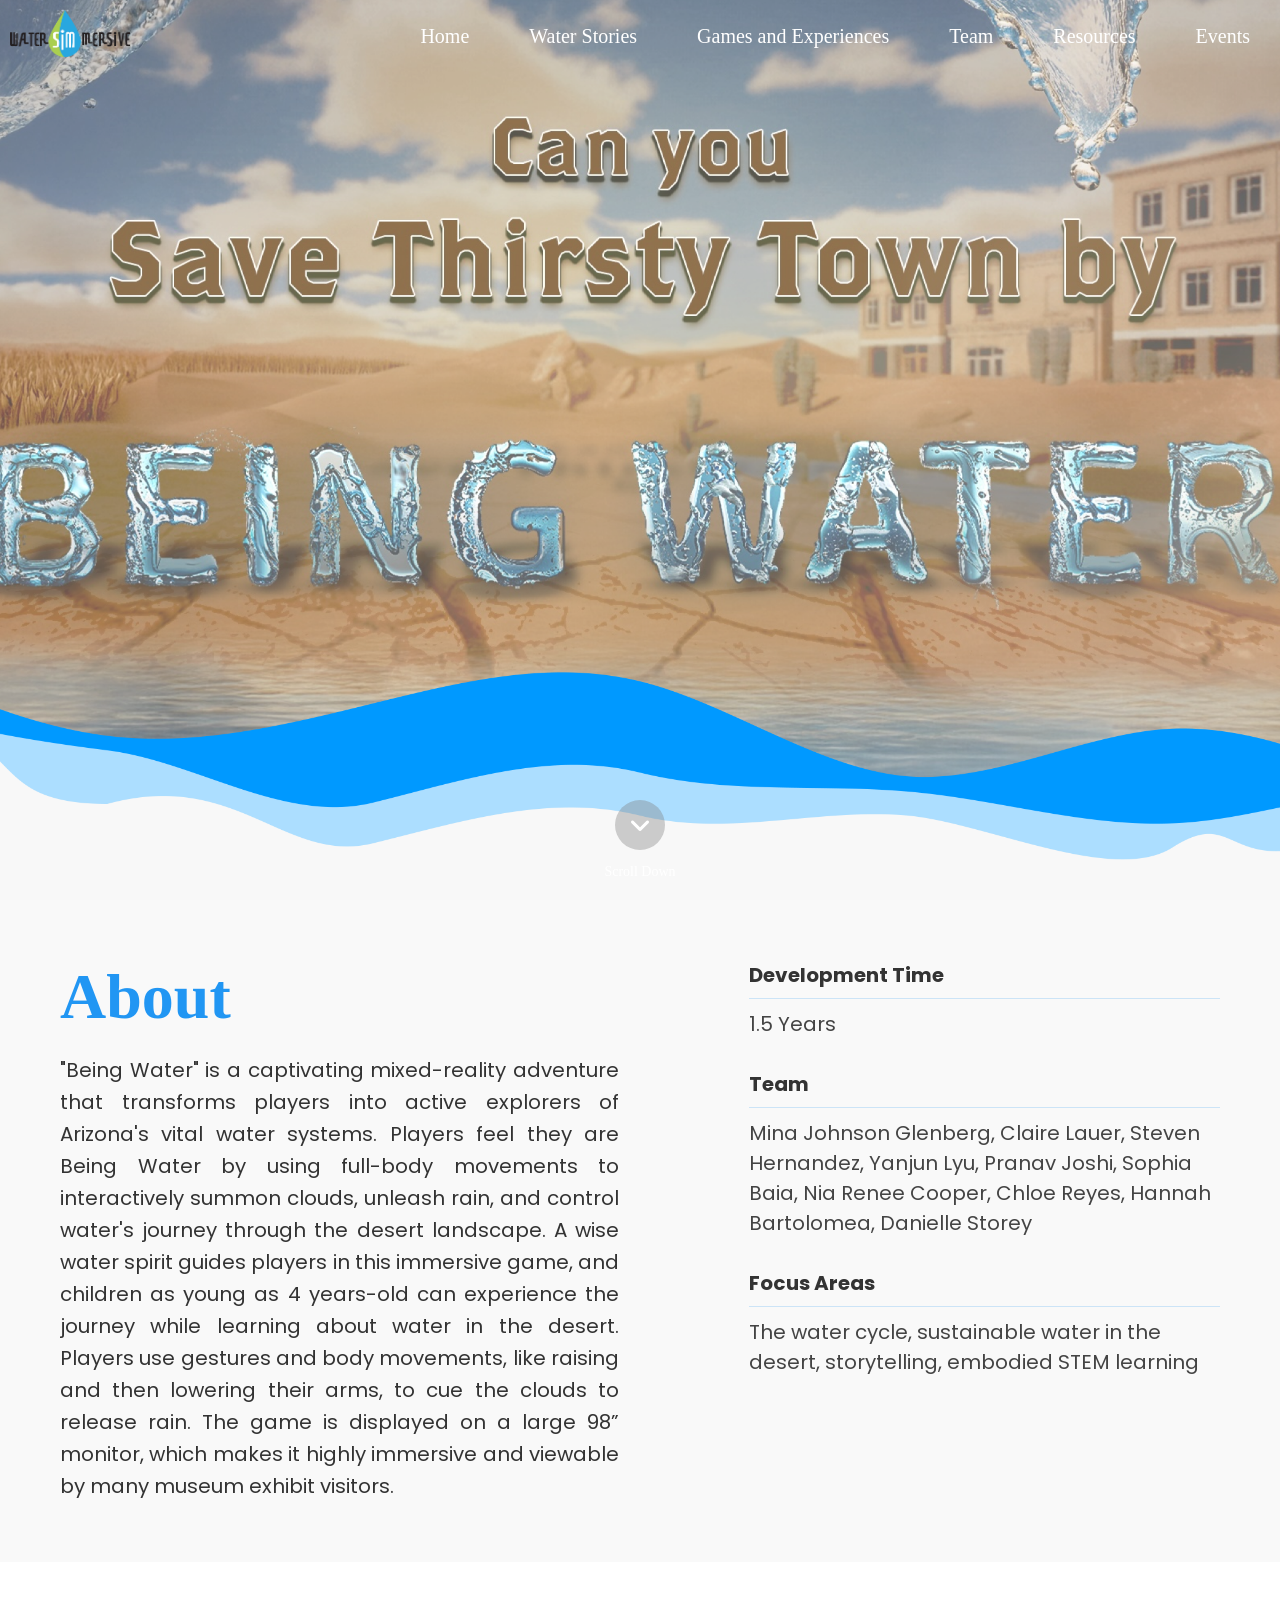
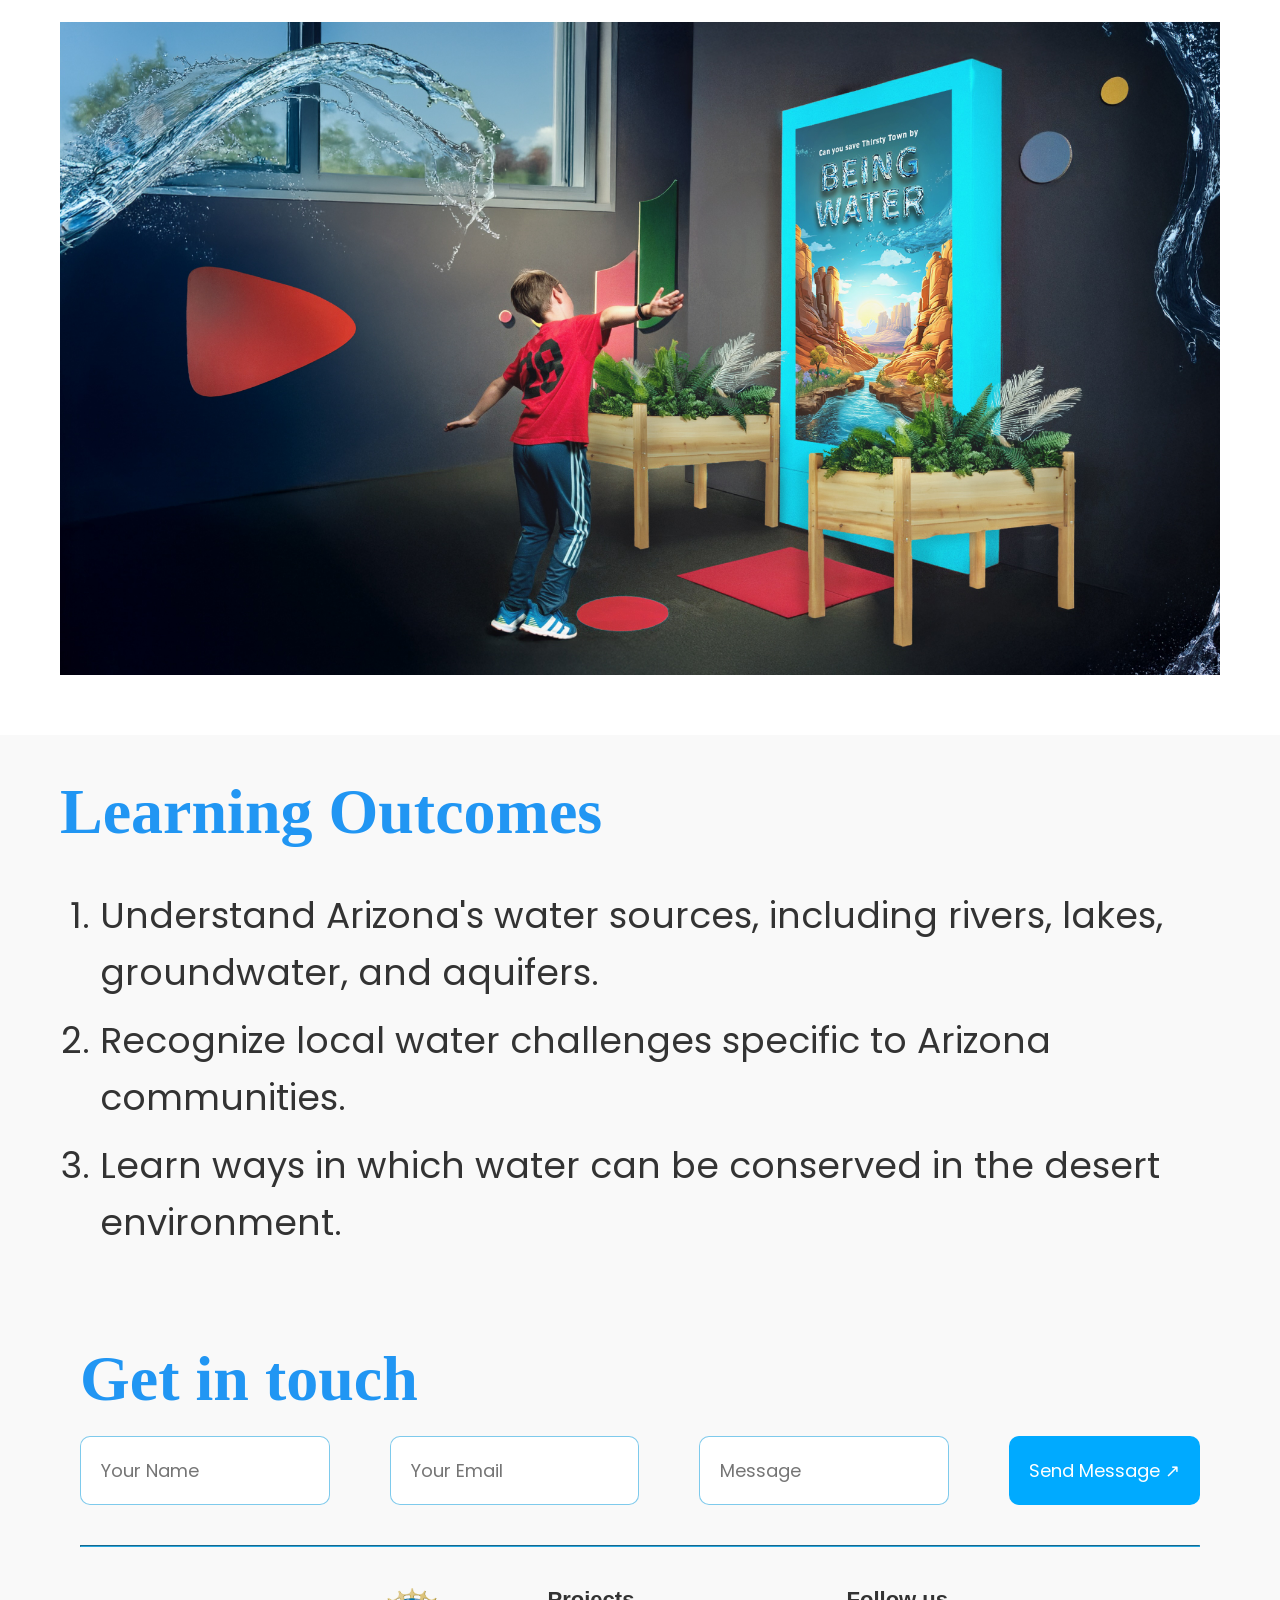
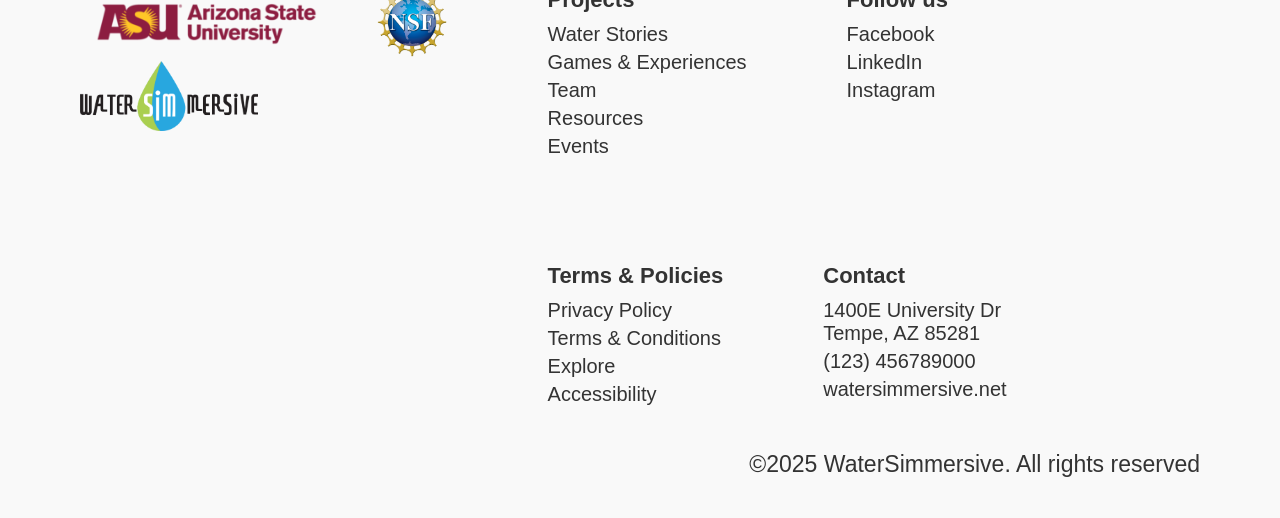
==== being-water.html @ df65a602 "added waterChatbot and beingWater pages" ====
<!DOCTYPE html>
<html lang="en">
  <head>
    <meta charset="UTF-8" />
    <meta http-equiv="X-UA-Compatible" content="IE=edge" />
    <meta name="viewport" content="width=device-width, initial-scale=1.0" />
    <title>Being Water</title>

    <link rel="icon" href="svgs/favicon.svg" type="image/svg+xml" />
    <link
      rel="stylesheet"
      href="https://cdnjs.cloudflare.com/ajax/libs/font-awesome/6.1.1/css/all.min.css"
    />
    <link rel="stylesheet" href="./being-water.css" />
  </head>

  <body>
    <header class="main-head">
      <div class="container">
        <div class="main-menu">
          <div class="logo">
            <img
              src="images\waterSimmersive.png"
              alt="WaterSIMmersive Logo"
              class="logo-image"
            />
          </div>
          <div class="nav-menu">
            <ul class="nav-list">
              <li class="nav-list-item">
                <a href="#" class="nav-link">Home</a>
              </li>
              <li class="nav-list-item">
                <a
                  href="https://waterstories.watersimmersive.net/"
                  target="_blank"
                  class="nav-link"
                  >Water Stories</a
                >
              </li>
              <li class="nav-list-item">
                <a href="#gameExp" class="nav-link">Games and Experiences</a>
              </li>
              <li class="nav-list-item">
                <a href="#" class="nav-link">Team</a>
              </li>
              <li class="nav-list-item">
                <a href="#" class="nav-link">Resources</a>
              </li>
              <li class="nav-list-item">
                <a href="#" class="nav-link">Events</a>
              </li>
            </ul>
          </div>
        </div>
      </div>
    </header>

    <section class="showcase image-background">
      <div class="overlay"></div>
      <div class="scroll-down-btn">
        <a href="#overview-section" class="btn">
          <i class="fas fa-angle-down"></i>
        </a>
      </div>
      <div class="scroll-down-text">Scroll Down</div>
    </section>

    <section class="about-section">
      <div class="about-container">
        <div class="about-left">
          <h2>About</h2>
          <p>
            "Being Water" is a captivating mixed-reality adventure that
            transforms players into active explorers of Arizona's vital water
            systems. Players feel they are Being Water by using full-body
            movements to interactively summon clouds, unleash rain, and control
            water's journey through the desert landscape. A wise water spirit
            guides players in this immersive game, and children as young as 4
            years-old can experience the journey while learning about water in
            the desert. Players use gestures and body movements, like raising
            and then lowering their arms, to cue the clouds to release rain. The
            game is displayed on a large 98” monitor, which makes it highly
            immersive and viewable by many museum exhibit visitors.
          </p>
        </div>

        <div class="about-right">
          <div class="info-block">
            <h3>Development Time</h3>
            <p>1.5 Years</p>
          </div>

          <div class="info-block">
            <h3>Team</h3>
            <p>
              Mina Johnson Glenberg, Claire Lauer, Steven Hernandez, Yanjun Lyu,
              Pranav Joshi, Sophia Baia, Nia Renee Cooper, Chloe Reyes, Hannah
              Bartolomea, Danielle Storey
            </p>
          </div>

          <div class="info-block">
            <h3>Focus Areas</h3>
            <p>
              The water cycle, sustainable water in the desert, storytelling,
              embodied STEM learning
            </p>
          </div>
        </div>
      </div>
    </section>

    <section class="being-water-image-section">
      <div class="image-wrapper">
        <img
          src="being-water-image.jpg"
          alt="Being Water Interactive Exhibit"
        />
      </div>
    </section>

    <section class="learning-outcomes">
      <h2>Learning Outcomes</h2>
      <br />
      <ol>
        <li>
          Understand Arizona's water sources, including rivers, lakes,
          groundwater, and aquifers.
        </li>
        <li>
          Recognize local water challenges specific to Arizona communities.
        </li>
        <li>
          Learn ways in which water can be conserved in the desert environment.
        </li>
      </ol>
    </section>

    <section class="contact-section">
      <h2>Get in touch</h2>
      <form id="contactForm">
        <input type="text" id="name" placeholder="Your Name" required />
        <input type="email" id="email" placeholder="Your Email" required />
        <input type="text" id="message" placeholder="Message" required />
        <button type="submit">Send Message ↗</button>
      </form>

      <hr />

      <div class="footer-content">
        <div class="logos">
          <img src="images/Get in Touch/ASU.png" alt="ASU" />
          <img src="images/Get in Touch/NSF.png" alt="NSF" />
          <img src="images/Get in Touch/waterSim.png" alt="WaterSim" />
        </div>

        <div class="links">
          <div>
            <strong>Projects</strong>
            <p><a href="#">Water Stories</a></p>
            <p><a href="#">Games & Experiences</a></p>
            <p><a href="#">Team</a></p>
            <p><a href="#">Resources</a></p>
            <p><a href="#">Events</a></p>
          </div>
          <div>
            <strong>Follow us</strong>
            <p><a href="#">Facebook</a></p>
            <p><a href="#">LinkedIn</a></p>
            <p><a href="#">Instagram</a></p>
          </div>
          <div>
            <strong>Terms & Policies</strong>
            <p>Privacy Policy</p>
            <p>Terms & Conditions</p>
            <p>Explore</p>
            <p>Accessibility</p>
          </div>
          <div>
            <strong>Contact</strong>
            <p>1400E University Dr<br />Tempe, AZ 85281</p>
            <p>(123) 456789000</p>
            <p>watersimmersive.net</p>
          </div>
        </div>
      </div>
      <p class="copyright">©2025 WaterSimmersive. All rights reserved</p>
    </section>

    <script src="./being-water.js"></script>
  </body>
</html>
---- being-water.css ----
@import url("https://fonts.googleapis.com/css2?family=Work+Sans:ital,wght@0,100..900;1,100..900&display=swap");
@import url("https://fonts.googleapis.com/css2?family=Abhaya+Libre:wght@400;500;600;700;800&family=Work+Sans:ital,wght@0,100..900;1,100..900&display=swap");
@import url("https://fonts.googleapis.com/css2?family=Abhaya+Libre:wght@400;500;600;700;800&family=Poppins:ital,wght@0,100;0,200;0,300;0,400;0,500;0,600;0,700;0,800;0,900;1,100;1,200;1,300;1,400;1,500;1,600;1,700;1,800;1,900&family=Work+Sans:ital,wght@0,100..900;1,100..900&display=swap");

* {
  margin: 0;
  padding: 0;
  box-sizing: border-box;
}
.container {
  width: 100%;
  margin: auto;
  display: flex;
  justify-content: left;
  align-items: center;
}

.main-head {
  width: 100%;
  height: 66px;
  position: fixed;
  top: 0;
  left: 0;
  background: transparent;
  z-index: 9999;
  transition: background 0.3s ease, color 0.3s ease;
  padding: 10px 0;
  /*margin-bottom: 10px;*/
}

.main-head .main-menu {
  width: 100%;
  display: flex;
  justify-content: space-between;
  align-items: center;
}

.main-head .main-menu .logo {
  font-size: 25px;
  font-family: "Work Sans", sans-serif;
  font-weight: 700;
  color: #000000;
  margin-right: auto;
  padding-left: 10px;
}

.main-head .main-menu .logo img {
  max-width: 120px;
  height: auto;
}

.main-head .main-menu .nav-menu {
  display: flex;
  justify-content: flex-end;
  align-items: center;
  position: relative;
}

.main-head .main-menu .nav-menu .nav-list {
  display: flex;
  justify-content: space-between;
  align-items: center;
}

.main-head .main-menu .nav-menu .nav-list .nav-list-item {
  font-size: 20px;
  list-style: none;
  padding: 15px 30px;
}

.nav-link {
  text-decoration: none;
  color: #ffffff;
  position: relative;
}

.nav-link::after {
  content: "";
  position: absolute;
  width: 0;
  height: 2px;
  background: #ffffff;
  left: 0;
  bottom: -5px;
  transition: width 0.3s ease;
}

.nav-link:hover::after {
  width: 100%;
}

.nav-link.black-underline::after {
  background: #000000; /* Black underline */
}

.showcase {
  width: 100%;
  height: 100vh;
  position: relative;
  display: flex;
  justify-content: flex-start;
  align-items: center;
  overflow: hidden;
}

.showcase .overlay {
  width: 100%;
  height: 100%;
  position: absolute;
  top: 0;
  left: 0;
  /*background: rgba(0, 0, 0, 0.5);*/
  z-index: 0;
}

/* .showcase img {
  The image used
  background-image: url("img_girl.jpg");

  Full height
  height: 100%;

  Center and scale the image nicely
  background-position: center;
  background-repeat: no-repeat;
  background-size: cover;
} */

.scroll-down-btn {
  display: inline-block;
  text-decoration: none;
  padding: 15px;
  color: #fff;
  background-color: #7d7d7d5d;
  border-radius: 100%;
  font-size: 24px;
  line-height: 1;
  width: 50px;
  height: 50px;
  display: flex;
  justify-content: center;
  align-items: center;
  text-align: center;
  position: absolute;
  bottom: 50px;
  left: 50%;
  transform: translateX(-50%);
}

.scroll-down-text {
  position: absolute;
  bottom: 20px;
  left: 50%;
  transform: translateX(-50%);
  color: #fff;
  font-size: 14px;
  text-align: center;
}

.scroll-down-btn .btn {
  color: #fff;
}

.scroll-down-btn .btn i {
  color: #fff;
}

.image-background {
  background-image: url("images/beingWater/beingWater.png"); /* Replace with your image path */
  background-size: cover;
  background-position: center;
  background-repeat: no-repeat;
  position: relative;
  height: 100vh;
}

.about-section {
  width: 100%;
  padding: 60px 60px;
  background-color: #f9f9f9;
  font-family: "Literata";
  box-sizing: border-box;
  font-size: 64px;
}

.about-container {
  display: flex;
  flex-direction: row;
  justify-content: space-between;
  gap: 100px;
  width: 100%;
  margin: 0 auto;
  flex-wrap: wrap;
  box-sizing: border-box;
}

.about-left {
  flex: 1 1 40%;
}

.about-left h2 {
  color: #2196f3;
  font-size: 64px;
  margin-bottom: 20px;
}

.about-left p {
  font-size: 20px;
  line-height: 1.6;
  color: #333;
  font-family: "Poppins";
  text-align: justify;
}

.about-right {
  flex: 1 1 35%;
  display: flex;
  flex-direction: column;
  gap: 30px;
  padding-left: 30px;
  font-family: "Poppins";
}

.info-block h3 {
  font-size: 20px;
  font-weight: bold;
  margin-bottom: 8px;
  color: #333;
}

.info-block p {
  font-size: 20px;
  color: #444;
  line-height: 1.5;
  border-top: 1px solid #cce4f7;
  padding-top: 10px;
}

.being-water-image-section {
  width: 100%;
  padding: 60px;
  margin: 0;
  background-color: #ffffff;
}

.image-wrapper {
  width: 100%;
  overflow: hidden;
}

.image-wrapper img {
  width: 100%;
  height: auto;
  display: block;
  object-fit: cover;
}

.learning-outcomes {
  background-color: #f9f9f9;
  padding: 40px 60px;
  width: 100%;
}

/* .learning-outcomes .container {
  max-width: 2400px;
  margin: 0 auto;
  display: grid;
  padding-inline: 60px;
} */

h2 {
  color: #2196f3;
  font-size: 64px;
  margin-bottom: 20px;
  font-family: "Literata";
}

ol {
  padding: 0px 40px;
  font-family: "Poppins";
}

ol li {
  font-size: 36px;
  line-height: 1.6;
  color: #333;
  margin-bottom: 10px;
}

.contact-section {
  font-family: sans-serif;
  padding: 40px;
  background: #f9f9f9;
  color: #333;
  padding-inline: 80px;
}

.contact-section h2 {
  margin-bottom: 20px;
}

#contactForm {
  display: flex;
  gap: 60px;
  flex-wrap: wrap;
  margin-bottom: 20px;
}

#contactForm input {
  padding: 20px;
  border: 1px solid #28a7df99;
  border-radius: 10px;
  flex: 1;
  min-width: 200px;
  font-size: 18px;
  font-family: Poppins;
}

#contactForm button {
  background: #00aaff;
  color: white;
  border: none;
  padding: 10px 20px;
  border-radius: 10px;
  cursor: pointer;
  font-family: Poppins;
  font-size: 18px;
}

hr {
  margin: 40px 0;
  border-color: #28a7df;
}

.footer-content {
  display: flex;
  flex-direction: row;
  gap: 60px;
}

.logos img {
  height: 70px;
  margin-right: 40px;
}

.links {
  display: flex;
  flex-wrap: wrap;
  gap: 100px;
}

.links div {
  min-width: 150px;
}

.links strong {
  display: block;
  margin-bottom: 10px;
  font-size: 22px;
}

.links p {
  margin: 5px 0;
  font-size: 20px;
}

.contact-section .copyright {
  margin-top: 40px;
  font-size: 23px;
  text-align: end;
}

.links a {
  color: inherit;
  text-decoration: none;
}

.links a:hover {
  text-decoration: underline;
}

/* Add responsive design media queries */
@media (max-width: 1024px) {
  .about-container {
    flex-direction: column;
    gap: 50px;
  }

  .about-left {
    flex: 1 1 100%;
  }

  .about-right {
    flex: 1 1 100%;
    padding-left: 0;
  }

  .about-left h2 {
    font-size: 48px;
  }

  .about-left p {
    font-size: 18px;
  }

  .info-block h3 {
    font-size: 18px;
  }

  .info-block p {
    font-size: 18px;
  }

  .being-water-image-section {
    padding: 40px 20px;
  }

  .learning-outcomes {
    padding: 30px 20px;
  }

  h2 {
    font-size: 48px;
  }

  ol li {
    font-size: 28px;
  }
}

@media (max-width: 768px) {
  .main-head .main-menu .nav-menu .nav-list {
    flex-direction: column;
    width: 100%;
  }

  .main-head .main-menu .nav-menu .nav-list .nav-list-item {
    width: 100%;
    text-align: center;
    padding: 15px 0;
  }

  .showcase .container h2 {
    font-size: 40px;
    line-height: 45px;
    padding-left: 20px;
  }

  .showcase .content p {
    font-size: 18px;
    padding-left: 20px;
  }

  .about-section {
    padding: 40px 20px;
  }

  .about-left h2 {
    font-size: 36px;
  }

  .about-left p {
    font-size: 16px;
  }

  .info-block h3 {
    font-size: 16px;
  }

  .info-block p {
    font-size: 16px;
  }

  .being-water-image-section {
    padding: 30px 15px;
  }

  .learning-outcomes {
    padding: 25px 15px;
  }

  h2 {
    font-size: 36px;
  }

  ol {
    padding: 0px 20px;
  }

  ol li {
    font-size: 20px;
  }

  .contact-section {
    padding: 20px;
    padding-inline: 20px;
  }

  #contactForm {
    flex-direction: column;
    gap: 20px;
  }

  #contactForm input {
    min-width: auto;
    font-size: 16px;
  }

  .footer-content {
    flex-direction: column;
    gap: 30px;
  }

  .links {
    flex-direction: column;
    gap: 30px;
  }

  .links div {
    min-width: auto;
  }

  .links strong {
    font-size: 18px;
  }

  .links p {
    font-size: 16px;
  }

  .contact-section .copyright {
    font-size: 18px;
  }

  .logos img {
    height: 50px;
    margin-right: 20px;
  }
}

@media (max-width: 480px) {
  .main-head .main-menu .logo {
    font-size: 20px;
  }

  .main-head .main-menu .logo img {
    max-width: 100px;
  }

  .showcase .container h2 {
    font-size: 28px;
    line-height: 38px;
    padding-left: 15px;
  }

  .showcase .content p {
    font-size: 16px;
    padding-left: 15px;
  }

  .about-section {
    padding: 30px 15px;
  }

  .about-left h2 {
    font-size: 28px;
  }

  .about-left p {
    font-size: 14px;
  }

  .info-block h3 {
    font-size: 14px;
  }

  .info-block p {
    font-size: 14px;
  }

  .being-water-image-section {
    padding: 20px 10px;
  }

  .learning-outcomes {
    padding: 20px 10px;
  }

  h2 {
    font-size: 28px;
  }

  ol {
    padding: 0px 15px;
  }

  ol li {
    font-size: 16px;
  }

  #contactForm input {
    padding: 15px;
    font-size: 14px;
  }

  #contactForm button {
    padding: 8px 16px;
    font-size: 14px;
  }

  .links strong {
    font-size: 16px;
  }

  .links p {
    font-size: 14px;
  }

  .contact-section .copyright {
    font-size: 16px;
  }

  .logos img {
    height: 40px;
    margin-right: 15px;
  }
}

@media (max-width: 320px) {
  .showcase .container h2 {
    font-size: 24px;
    line-height: 32px;
  }

  .showcase .content p {
    font-size: 14px;
  }

  .about-left h2 {
    font-size: 24px;
  }

  .about-left p {
    font-size: 12px;
  }

  .info-block h3 {
    font-size: 12px;
  }

  .info-block p {
    font-size: 12px;
  }

  h2 {
    font-size: 24px;
  }

  ol li {
    font-size: 14px;
  }
}

/* Landscape orientation adjustments */
@media (max-height: 500px) and (orientation: landscape) {
  .showcase {
    height: 100vh;
  }

  .showcase .container h2 {
    font-size: 30px;
    line-height: 35px;
  }

  .showcase .content p {
    font-size: 16px;
  }
}

/* High DPI displays */
@media (-webkit-min-device-pixel-ratio: 2), (min-resolution: 192dpi) {
  .logo-image {
    image-rendering: -webkit-optimize-contrast;
    image-rendering: crisp-edges;
  }
}

/* Print styles */
@media print {
  .main-head {
    display: none;
  }

  .showcase {
    height: auto;
    min-height: 300px;
  }

  .showcase .container h2 {
    color: #000;
  }

  .showcase .content p {
    color: #000;
  }

  body {
    font-size: 12pt;
    line-height: 1.4;
  }

  h1, h2, h3, h4, h5, h6 {
    page-break-after: avoid;
  }
}
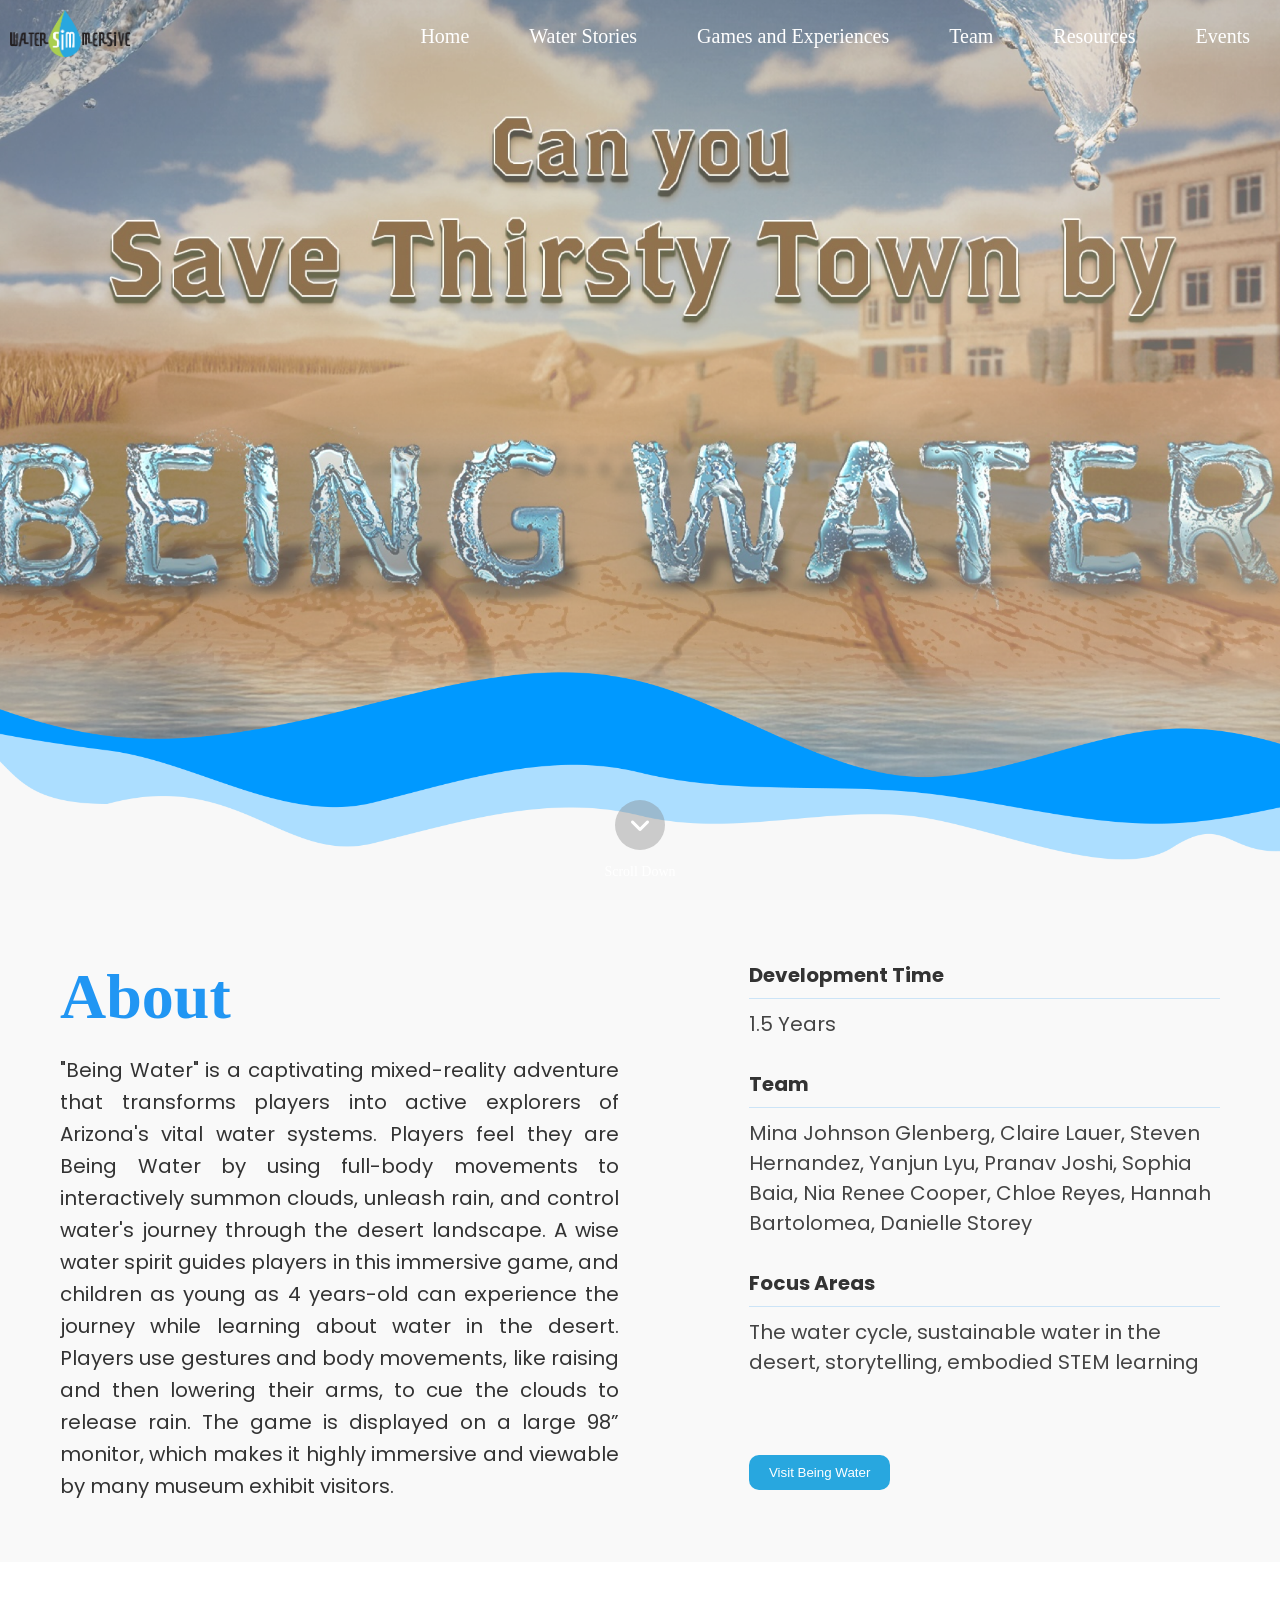
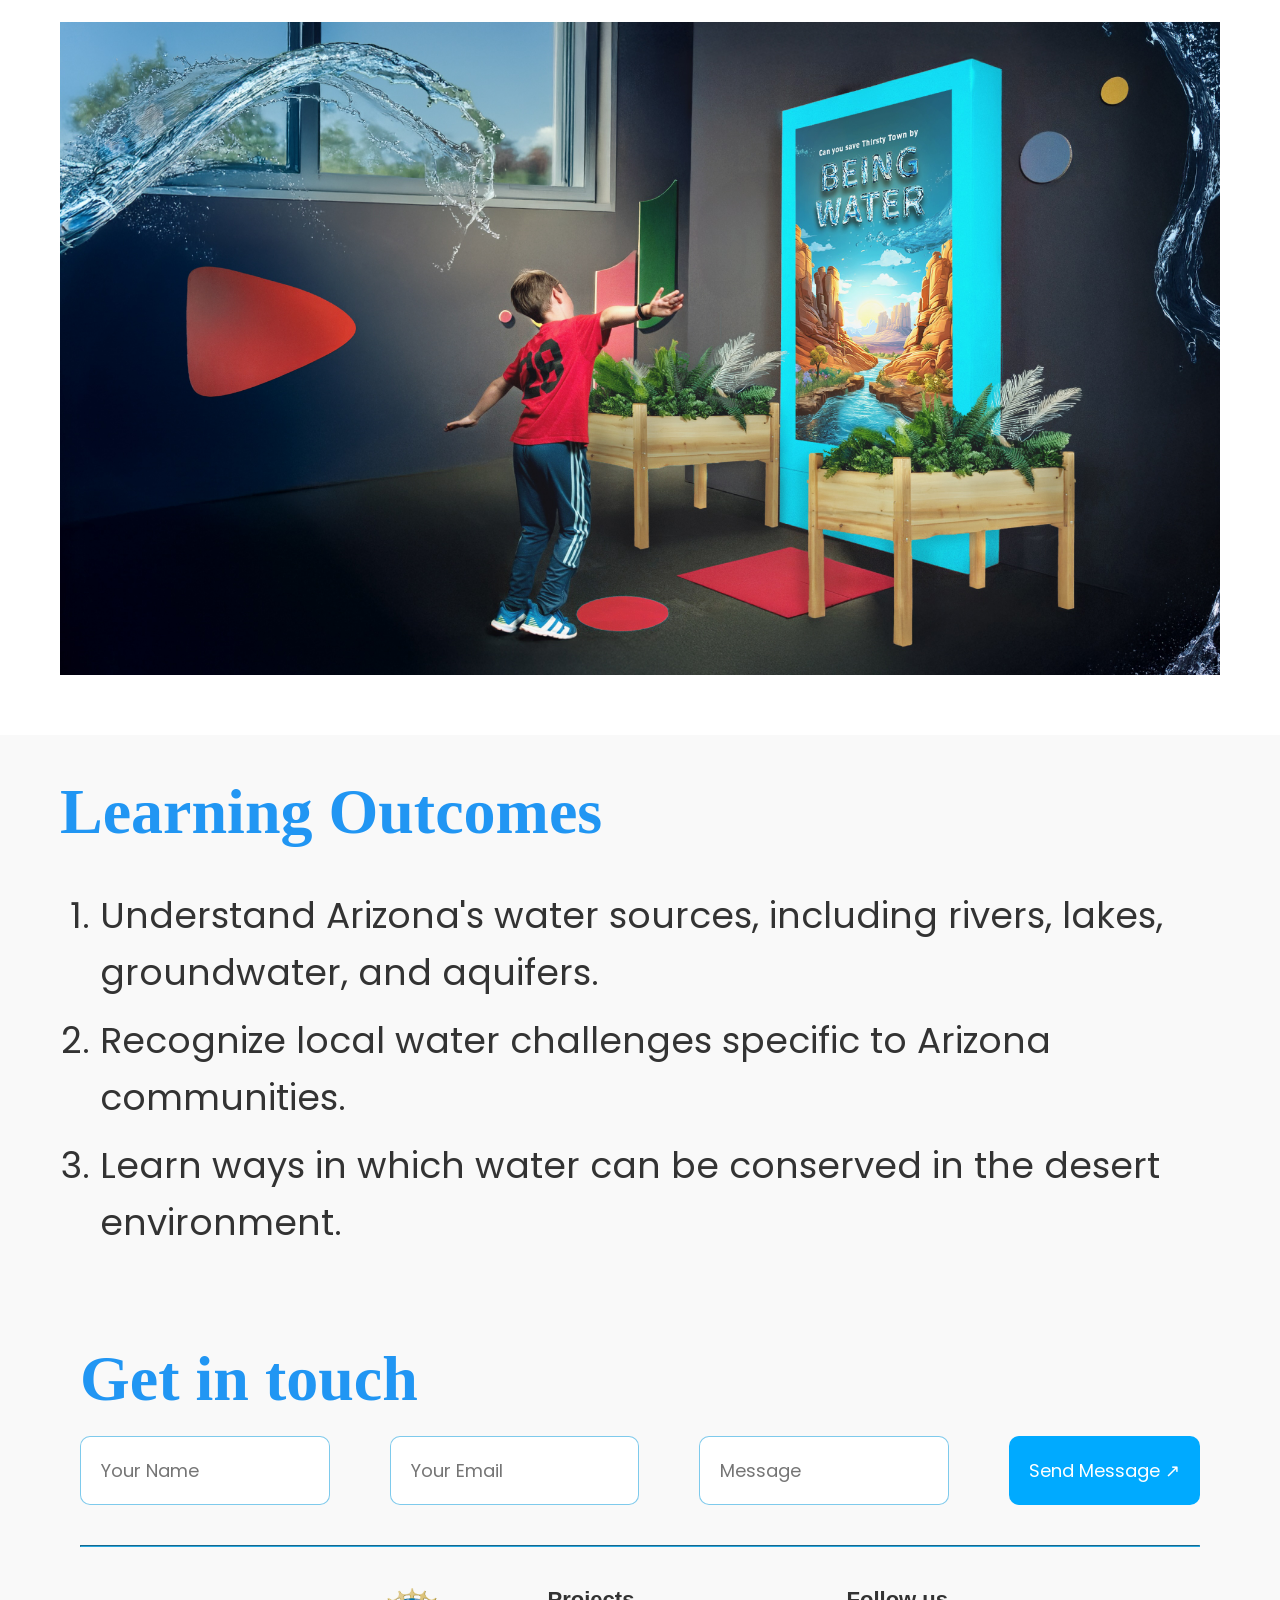
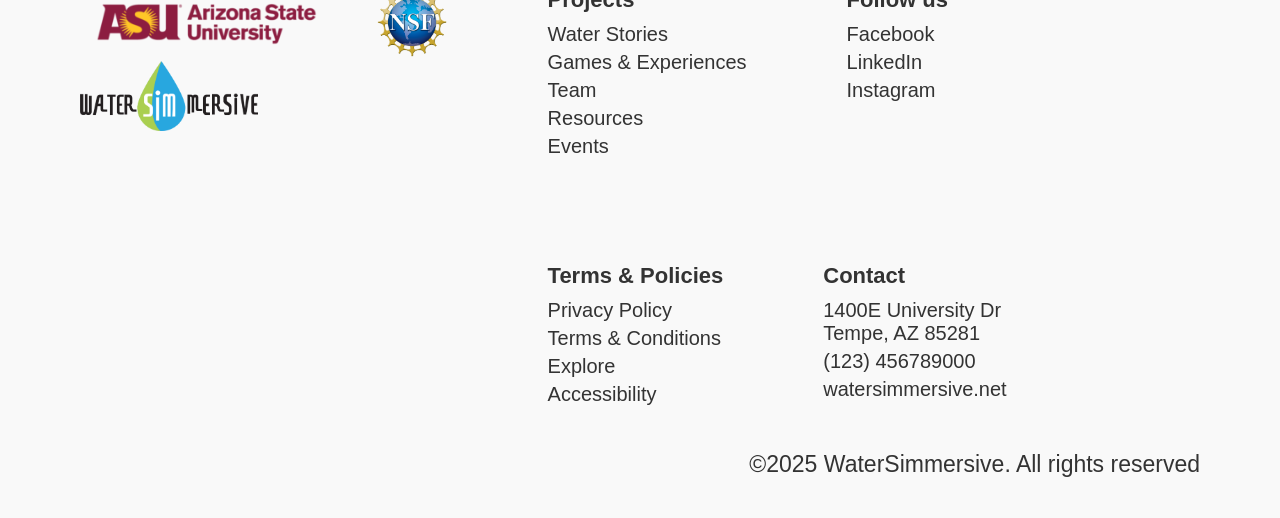
==== commit 0dee5ea7: "feature: Responsive" ====
--- a/being-water.html
+++ b/being-water.html
@@ -107,6 +107,11 @@
               embodied STEM learning
             </p>
           </div>
+          <a href="https://watersimmersive.net/VR-360/WTP-Quick-Tour/" target="_blank" class="button-link">
+            <button style="width: 30%; border-radius: 10px; background-color: #28a7df; color: #fff; padding: 10px; margin-top: 20px; border: none; cursor: pointer;" class="button">
+              Visit Being Water
+            </button>
+          </a>
         </div>
       </div>
     </section>
--- a/being-water.css
+++ b/being-water.css
@@ -379,6 +379,36 @@
   text-decoration: underline;
 }
 
+/* Mobile hamburger menu styles */
+.hamburger {
+  display: none;
+  flex-direction: column;
+  cursor: pointer;
+  padding: 10px;
+  z-index: 1000;
+}
+
+.hamburger span {
+  width: 25px;
+  height: 3px;
+  background-color: #fff;
+  margin: 3px 0;
+  transition: 0.3s;
+  border-radius: 2px;
+}
+
+.hamburger-active span:nth-child(1) {
+  transform: rotate(-45deg) translate(-5px, 6px);
+}
+
+.hamburger-active span:nth-child(2) {
+  opacity: 0;
+}
+
+.hamburger-active span:nth-child(3) {
+  transform: rotate(45deg) translate(-5px, -6px);
+}
+
 /* Add responsive design media queries */
 @media (max-width: 1024px) {
   .about-container {
@@ -429,15 +459,37 @@
 }
 
 @media (max-width: 768px) {
+  .hamburger {
+    display: flex;
+  }
+
   .main-head .main-menu .nav-menu .nav-list {
+    position: fixed;
+    top: 66px;
+    left: -100%;
+    width: 100%;
+    height: calc(100vh - 66px);
+    background-color: rgba(0, 0, 0, 0.95);
     flex-direction: column;
-    width: 100%;
+    justify-content: flex-start;
+    align-items: center;
+    transition: 0.3s;
+    z-index: 999;
+  }
+
+  .main-head .main-menu .nav-menu .nav-list.nav-active {
+    left: 0;
   }
 
   .main-head .main-menu .nav-menu .nav-list .nav-list-item {
     width: 100%;
     text-align: center;
-    padding: 15px 0;
+    padding: 20px 0;
+    border-bottom: 1px solid rgba(255, 255, 255, 0.1);
+  }
+
+  .main-head .main-menu .nav-menu .nav-list .nav-list-item:last-child {
+    border-bottom: none;
   }
 
   .showcase .container h2 {
